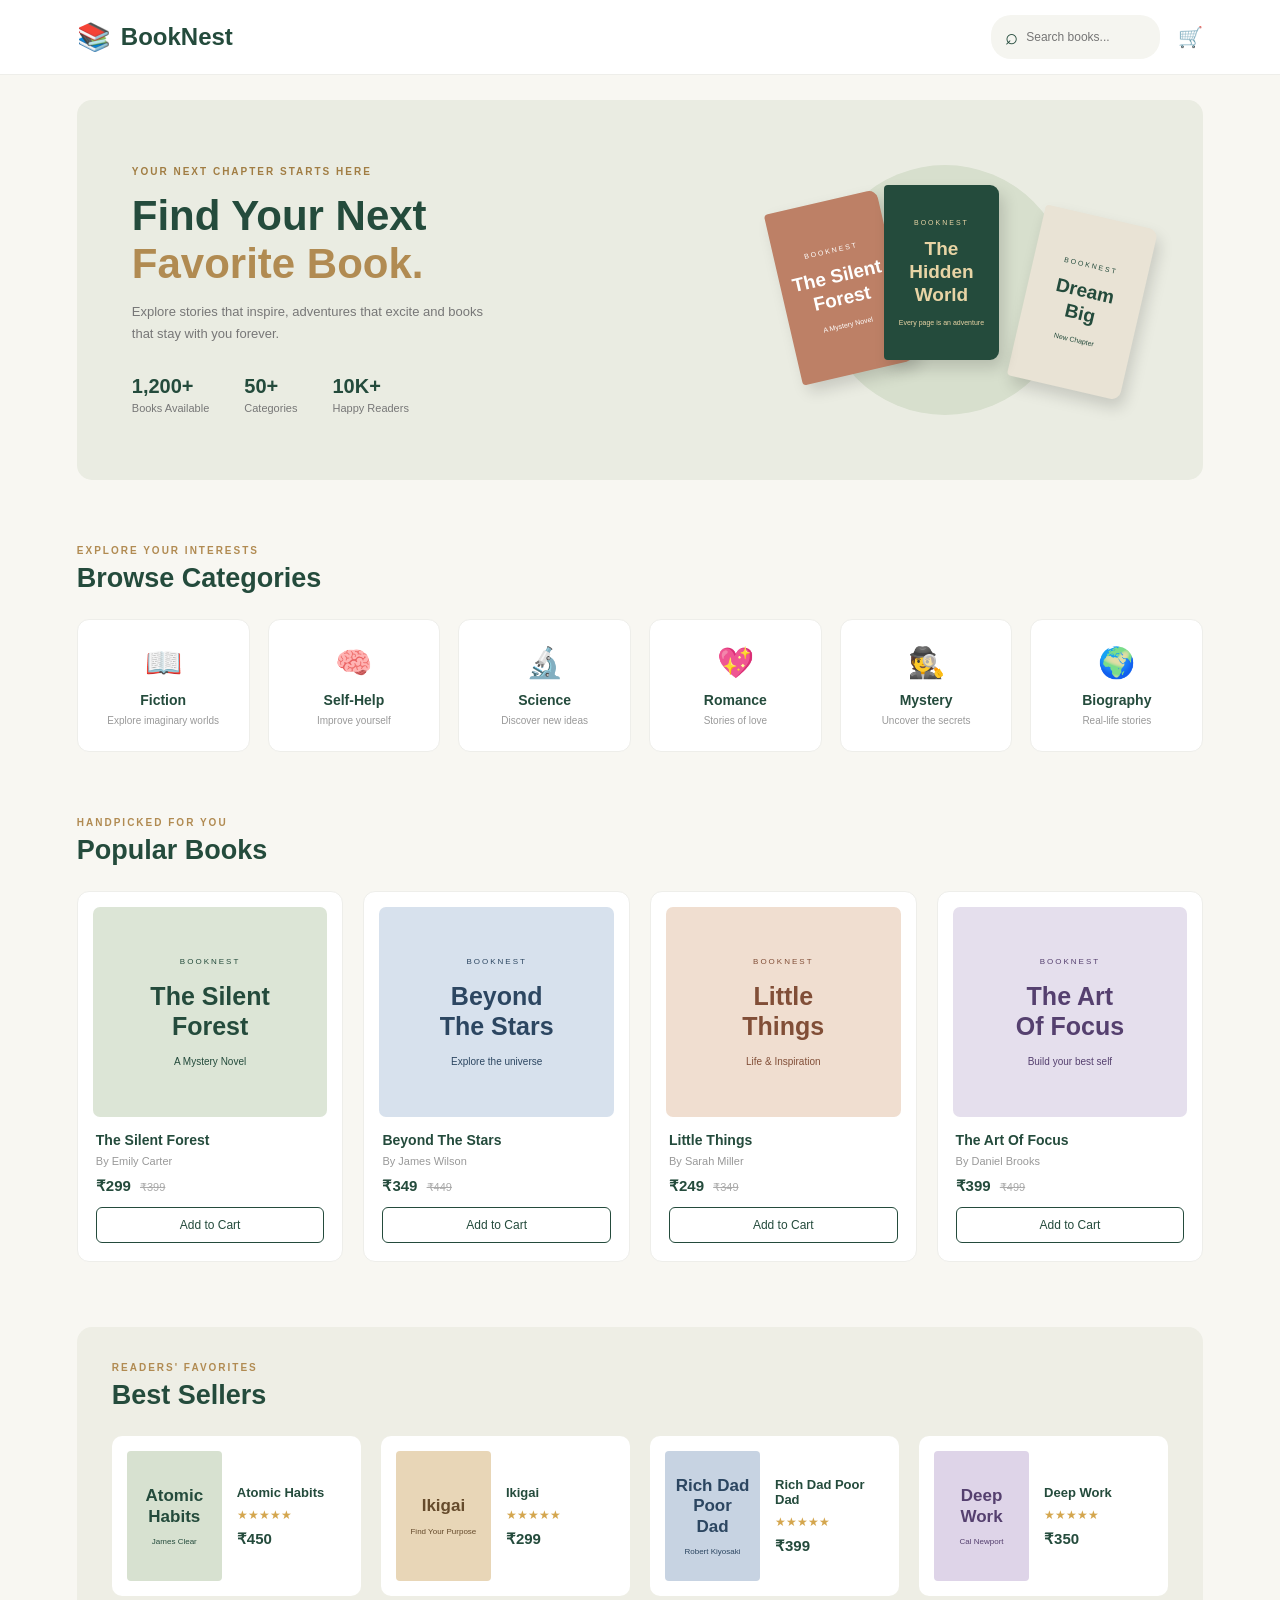
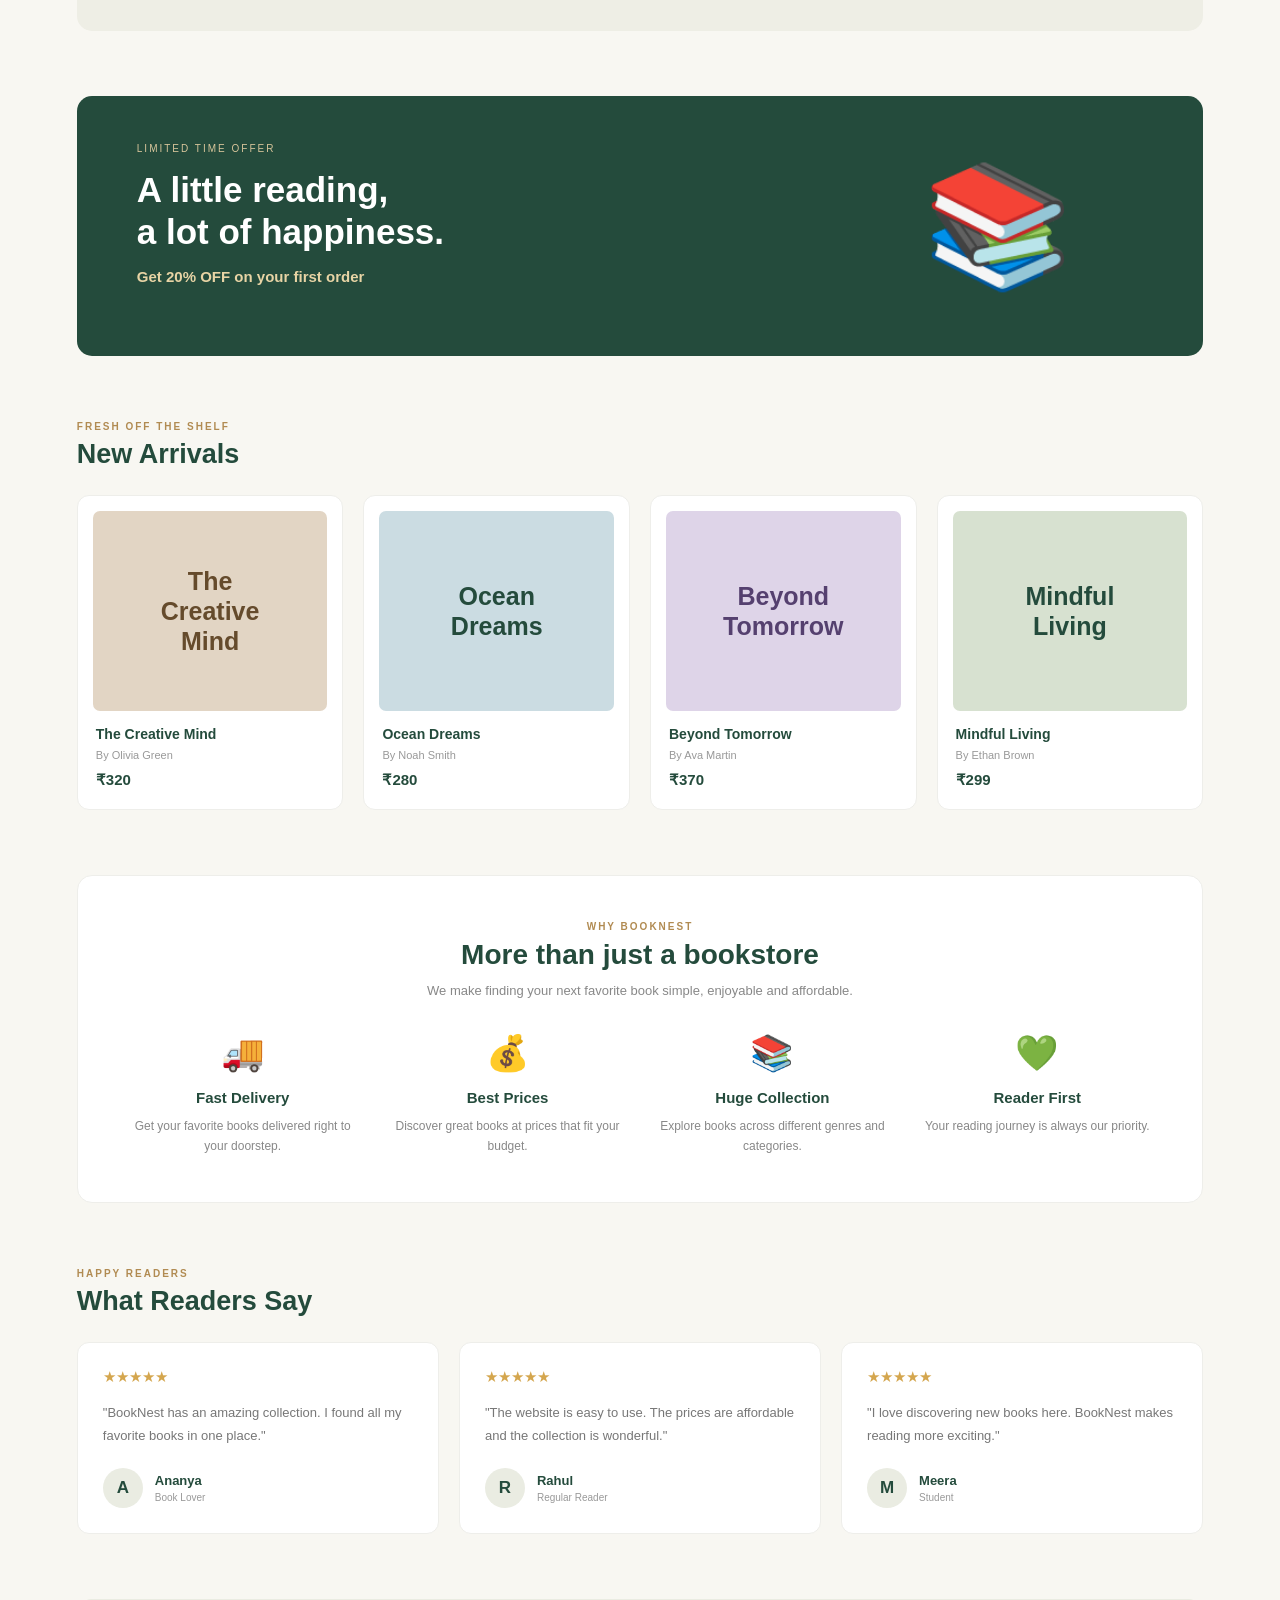
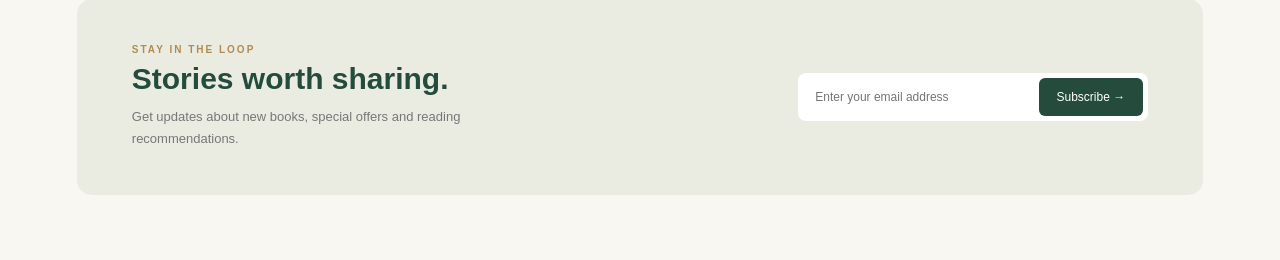
==== index.html @ d47d23f8 "Add files via upload" ====
<!DOCTYPE html>
<html lang="en">
<head>
    <meta charset="UTF-8">
    <meta name="viewport" content="width=device-width, initial-scale=1.0">

    <title>BookNest | Home</title>

    <link rel="stylesheet" href="index.css">
</head>

<body>

<!-- Navigation -->

<header class="navbar">

    <div class="logo">
        <span>📚</span>
        <h2>BookNest</h2>
    </div>

   
    <div class="nav-right">

        <div class="search-box">
            <span>⌕</span>
            <input type="text" id="searchInput"
                   placeholder="Search books...">
        </div>

        <a href="cart.html" class="cart">🛒</a>

        

    </div>

</header>


<!-- Hero Section -->

<section class="hero">

    <div class="hero-content">

        <p class="subtitle">
            YOUR NEXT CHAPTER STARTS HERE
        </p>

        <h1>
            Find Your Next<br>
            <span>Favorite Book.</span>
        </h1>

        <p class="hero-description">
            Explore stories that inspire, adventures
            that excite and books that stay with you
            forever.
        </p>

        

        <div class="stats">

            <div>
                <h3>1,200+</h3>
                <p>Books Available</p>
            </div>

            <div>
                <h3>50+</h3>
                <p>Categories</p>
            </div>

            <div>
                <h3>10K+</h3>
                <p>Happy Readers</p>
            </div>

        </div>

    </div>

    <div class="hero-image">

        <div class="circle"></div>

        <div class="hero-book book-a">
            <span>BOOKNEST</span>
            <h2>The Silent<br>Forest</h2>
            <p>A Mystery Novel</p>
        </div>

        <div class="hero-book book-b">
            <span>BOOKNEST</span>
            <h2>The Hidden<br>World</h2>
            <p>Every page is an adventure</p>
        </div>

        <div class="hero-book book-c">
            <span>BOOKNEST</span>
            <h2>Dream<br>Big</h2>
            <p>New Chapter</p>
        </div>

    </div>

</section>


<!-- Categories -->

<section class="categories section">

    <div class="section-heading">

        <div>
            <p class="section-label">EXPLORE YOUR INTERESTS</p>
            <h2>Browse Categories</h2>
        </div>

       

    </div>

    <div class="category-grid">

        <a href="fiction.html" class="category-card">
            <span>📖</span>
            <h3>Fiction</h3>
            <p>Explore imaginary worlds</p>
        </a>

        <a href="selfhelp.html" class="category-card">
            <span>🧠</span>
            <h3>Self-Help</h3>
            <p>Improve yourself</p>
        </a>

        <a href="science.html" class="category-card">
            <span>🔬</span>
            <h3>Science</h3>
            <p>Discover new ideas</p>
        </a>

        <a href="romance.html" class="category-card">
            <span>💖</span>
            <h3>Romance</h3>
            <p>Stories of love</p>
        </a>

        <a href="mystery.html" class="category-card">
            <span>🕵️</span>
            <h3>Mystery</h3>
            <p>Uncover the secrets</p>
        </a>

        <a href="bio.html" class="category-card">
            <span>🌍</span>
            <h3>Biography</h3>
            <p>Real-life stories</p>
        </a>

    </div>

</section>


<!-- Popular Books -->

<!-- Popular Books -->

<section class="popular section">

    <div class="section-heading">

        <div>
            <p class="section-label">HANDPICKED FOR YOU</p>
            <h2>Popular Books</h2>
        </div>

        

    </div>

    <div class="book-list">

        <div class="book-card">

            <div class="cover cover-one">
                <span>BOOKNEST</span>
                <h3>The Silent<br>Forest</h3>
                <p>A Mystery Novel</p>
            </div>

            <div class="book-info">
                <h3>The Silent Forest</h3>
                <p>By Emily Carter</p>

                <div class="price">
                    ₹299 <span>₹399</span>
                </div>

                <button class="add-cart"  onclick="addToCart(
    'The Silent Forest',
    'Emily Carter',
    299,
    'cover-blue',
    'Mystery'
)">
                    Add to Cart
                </button>
            </div>

        </div>

        <div class="book-card">

            <div class="cover cover-two">
                <span>BOOKNEST</span>
                <h3>Beyond<br>The Stars</h3>
                <p>Explore the universe</p>
            </div>

            <div class="book-info">
                <h3>Beyond The Stars</h3>
                <p>By James Wilson</p>

                <div class="price">
                    ₹349 <span>₹449</span>
                </div>

                <button class="add-cart"  onclick="addToCart(
    'Beyond The Stars',
    'James Wilson',
    349,
    'cover-sky',
    'Science Fiction'
)">
                    Add to Cart
                </button>
            </div>

        </div>

        <div class="book-card">

            <div class="cover cover-three">
                <span>BOOKNEST</span>
                <h3>Little<br>Things</h3>
                <p>Life & Inspiration</p>
            </div>

            <div class="book-info">
                <h3>Little Things</h3>
                <p>By Sarah Miller</p>

                <div class="price">
                    ₹249 <span>₹349</span>
                </div>

                <button class="add-cart"  onclick="addToCart(
    'Little Things',
    'Sarah Miller',
    249,
    'cover-pink',
    'Self Help'
)">
                    Add to Cart
                </button>
            </div>

        </div>

        <div class="book-card">

            <div class="cover cover-four">
                <span>BOOKNEST</span>
                <h3>The Art<br>Of Focus</h3>
                <p>Build your best self</p>
            </div>

            <div class="book-info">
                <h3>The Art Of Focus</h3>
                <p>By Daniel Brooks</p>

                <div class="price">
                    ₹399 <span>₹499</span>
                </div>

                <button class="add-cart"  onclick="addToCart(
    'The Art Of Focus',
    'Daniel Brooks',
    399,
    'cover-purple',
    'Self Help'
)" >
                    Add to Cart
                </button>
            </div>

        </div>

    </div>

</section>



<!-- Best Sellers -->

<section class="bestsellers section">

    <div class="section-heading">

        <div>
            <p class="section-label">READERS' FAVORITES</p>
            <h2>Best Sellers</h2>
        </div>

        

    </div>

    <div class="best-grid">

        <div class="best-card">
            <div class="best-cover best-one">
                <h3>Atomic<br>Habits</h3>
                <p>James Clear</p>
            </div>

            <div class="best-info">
                <h3>Atomic Habits</h3>
                <p>★★★★★</p>
                <h4>₹450</h4>
            </div>
        </div>

        <div class="best-card">
            <div class="best-cover best-two">
                <h3>Ikigai</h3>
                <p>Find Your Purpose</p>
            </div>

            <div class="best-info">
                <h3>Ikigai</h3>
                <p>★★★★★</p>
                <h4>₹299</h4>
            </div>
        </div>

        <div class="best-card">
            <div class="best-cover best-three">
                <h3>Rich Dad<br>Poor Dad</h3>
                <p>Robert Kiyosaki</p>
            </div>

            <div class="best-info">
                <h3>Rich Dad Poor Dad</h3>
                <p>★★★★★</p>
                <h4>₹399</h4>
            </div>
        </div>

        <div class="best-card">
            <div class="best-cover best-four">
                <h3>Deep<br>Work</h3>
                <p>Cal Newport</p>
            </div>

            <div class="best-info">
                <h3>Deep Work</h3>
                <p>★★★★★</p>
                <h4>₹350</h4>
            </div>
        </div>

    </div>

</section>


<!-- Offer Banner -->

<section class="offer section">

    <div class="offer-content">

        <p>LIMITED TIME OFFER</p>

        <h2>
            A little reading,<br>
            a lot of happiness.
        </h2>

        <h3>Get 20% OFF on your first order</h3>

        
    </div>

    <div class="offer-icon">
        📚
    </div>

</section>


<!-- New Arrivals -->

<section class="new-arrivals section">

    <div class="section-heading">

        <div>
            <p class="section-label">FRESH OFF THE SHELF</p>
            <h2>New Arrivals</h2>
        </div>

        

    </div>

    <div class="new-grid">

        <div class="new-card">
            <div class="new-cover new-one">
                <h3>The<br>Creative<br>Mind</h3>
            </div>

            <div class="new-info">
                <h3>The Creative Mind</h3>
                <p>By Olivia Green</p>
                <h4>₹320</h4>
            </div>
        </div>

        <div class="new-card">
            <div class="new-cover new-two">
                <h3>Ocean<br>Dreams</h3>
            </div>

            <div class="new-info">
                <h3>Ocean Dreams</h3>
                <p>By Noah Smith</p>
                <h4>₹280</h4>
            </div>
        </div>

        <div class="new-card">
            <div class="new-cover new-three">
                <h3>Beyond<br>Tomorrow</h3>
            </div>

            <div class="new-info">
                <h3>Beyond Tomorrow</h3>
                <p>By Ava Martin</p>
                <h4>₹370</h4>
            </div>
        </div>

        <div class="new-card">
            <div class="new-cover new-four">
                <h3>Mindful<br>Living</h3>
            </div>

            <div class="new-info">
                <h3>Mindful Living</h3>
                <p>By Ethan Brown</p>
                <h4>₹299</h4>
            </div>
        </div>

    </div>

</section>


<!-- Why BookNest -->

<section class="why section">

    <div class="why-heading">
        <p class="section-label">WHY BOOKNEST</p>
        <h2>More than just a bookstore</h2>
        <p>
            We make finding your next favorite book
            simple, enjoyable and affordable.
        </p>
    </div>

    <div class="why-grid">

        <div class="why-card">
            <span>🚚</span>
            <h3>Fast Delivery</h3>
            <p>
                Get your favorite books delivered
                right to your doorstep.
            </p>
        </div>

        <div class="why-card">
            <span>💰</span>
            <h3>Best Prices</h3>
            <p>
                Discover great books at prices
                that fit your budget.
            </p>
        </div>

        <div class="why-card">
            <span>📚</span>
            <h3>Huge Collection</h3>
            <p>
                Explore books across different
                genres and categories.
            </p>
        </div>

        <div class="why-card">
            <span>💚</span>
            <h3>Reader First</h3>
            <p>
                Your reading journey is
                always our priority.
            </p>
        </div>

    </div>

</section>


<!-- Customer Reviews -->

<section class="reviews section">

    <div class="section-heading">

        <div>
            <p class="section-label">HAPPY READERS</p>
            <h2>What Readers Say</h2>
        </div>

    </div>

    <div class="review-grid">

        <div class="review-card">
            <p class="stars">★★★★★</p>

            <p class="review-text">
                "BookNest has an amazing collection.
                I found all my favorite books in one place."
            </p>

            <div class="review-user">
                <div class="avatar">A</div>

                <div>
                    <h3>Ananya</h3>
                    <p>Book Lover</p>
                </div>
            </div>
        </div>

        <div class="review-card">
            <p class="stars">★★★★★</p>

            <p class="review-text">
                "The website is easy to use.
                The prices are affordable and the
                collection is wonderful."
            </p>

            <div class="review-user">
                <div class="avatar">R</div>

                <div>
                    <h3>Rahul</h3>
                    <p>Regular Reader</p>
                </div>
            </div>
        </div>

        <div class="review-card">
            <p class="stars">★★★★★</p>

            <p class="review-text">
                "I love discovering new books here.
                BookNest makes reading more exciting."
            </p>

            <div class="review-user">
                <div class="avatar">M</div>

                <div>
                    <h3>Meera</h3>
                    <p>Student</p>
                </div>
            </div>
        </div>

    </div>

</section>


<!-- Newsletter -->

<section class="newsletter">

    <div>
        <p class="section-label">STAY IN THE LOOP</p>

        <h2>Stories worth sharing.</h2>

        <p>
            Get updates about new books,
            special offers and reading recommendations.
        </p>
    </div>

    <form id="newsletterForm">

        <input type="email"
               id="newsletterEmail"
               placeholder="Enter your email address"
               required>

        <button type="submit">
            Subscribe →
        </button>

    </form>

</section>





<script src="index.js"></script>
<script src="cart.js"></script>

</body>
</html>
---- index.css ----
* {
    margin: 0;
    padding: 0;
    box-sizing: border-box;
    font-family: 'Segoe UI', sans-serif;
}

html {
    scroll-behavior: smooth;
}

body {
    background: #f8f7f2;
    color: #244b3c;
}

/* Navbar */

.navbar {
    height: 75px;
    padding: 0 6%;
    display: flex;
    justify-content: space-between;
    align-items: center;
    background: white;
    border-bottom: 1px solid #eeeeea;
    position: sticky;
    top: 0;
    z-index: 100;
}

.logo {
    display: flex;
    align-items: center;
    gap: 10px;
}

.logo span {
    font-size: 27px;
}

.logo h2 {
    font-size: 24px;
    color: #244b3c;
}

nav {
    display: flex;
    gap: 30px;
}

nav a {
    text-decoration: none;
    color: #777;
    font-size: 13px;
    font-weight: 500;
}

nav a:hover,
nav a.active {
    color: #244b3c;
    font-weight: 700;
}

.nav-right {
    display: flex;
    align-items: center;
    gap: 18px;
}

.search-box {
    display: flex;
    align-items: center;
    gap: 8px;
    background: #f5f5f0;
    border-radius: 20px;
    padding: 9px 14px;
}

.search-box span {
    font-size: 22px;
}

.search-box input {
    width: 120px;
    border: none;
    outline: none;
    background: transparent;
    font-size: 12px;
}

.cart {
    text-decoration: none;
    font-size: 20px;
}

.logout {
    text-decoration: none;
    background: #244b3c;
    color: white;
    padding: 10px 17px;
    border-radius: 7px;
    font-size: 12px;
}

/* Hero */

.hero {
    min-height: 370px;
    margin: 25px 6% 0;
    background: #eaece2;
    border-radius: 15px;
    display: flex;
    justify-content: space-between;
    align-items: center;
    padding: 40px 55px;
    overflow: hidden;
}

.hero-content {
    width: 52%;
}

.subtitle {
    color: #a17d43;
    font-size: 10px;
    letter-spacing: 2px;
    font-weight: 700;
    margin-bottom: 15px;
}

.hero h1 {
    font-size: 42px;
    line-height: 1.15;
    color: #244b3c;
    margin-bottom: 13px;
}

.hero h1 span {
    color: #b18b52;
}

.hero-description {
    font-size: 13px;
    line-height: 1.7;
    color: #777;
    max-width: 360px;
    margin-bottom: 22px;
}

.hero-buttons {
    display: flex;
    align-items: center;
    gap: 12px;
}

.primary-btn {
    text-decoration: none;
    background: #244b3c;
    color: white;
    padding: 12px 20px;
    border-radius: 7px;
    font-size: 12px;
}

.primary-btn:hover {
    background: #18382c;
}

.secondary-btn {
    text-decoration: none;
    color: #244b3c;
    border: 1px solid #244b3c;
    padding: 11px 18px;
    border-radius: 7px;
    font-size: 12px;
}

.stats {
    display: flex;
    gap: 35px;
    margin-top: 30px;
}

.stats h3 {
    font-size: 20px;
}

.stats p {
    font-size: 11px;
    color: #777;
    margin-top: 4px;
}

/* Hero Illustration */

.hero-image {
    width: 40%;
    height: 300px;
    position: relative;
    display: flex;
    justify-content: center;
    align-items: center;
}

.circle {
    width: 250px;
    height: 250px;
    border-radius: 50%;
    background: #d7dfcd;
    position: absolute;
}

.hero-book {
    position: absolute;
    width: 115px;
    height: 175px;
    border-radius: 4px 9px 9px 4px;
    padding: 15px 12px;
    box-shadow: 5px 8px 15px rgba(0,0,0,0.15);
    display: flex;
    flex-direction: column;
    justify-content: center;
    text-align: center;
}

.hero-book span {
    font-size: 7px;
    letter-spacing: 2px;
}

.hero-book h2 {
    font-size: 19px;
    line-height: 1.2;
    margin: 12px 0;
}

.hero-book p {
    font-size: 7px;
}

.book-a {
    background: #bd8066;
    color: white;
    transform: rotate(-13deg);
    left: 10%;
    top: 20%;
}

.book-b {
    background: #244b3c;
    color: #e8d4a5;
    z-index: 2;
    top: 15%;
    left: 35%;
}

.book-c {
    background: #e9e3d5;
    color: #244b3c;
    transform: rotate(13deg);
    right: 2%;
    top: 25%;
}

/* Common Sections */

.section {
    margin: 65px 6%;
}

.section-heading {
    display: flex;
    justify-content: space-between;
    align-items: center;
    margin-bottom: 25px;
}

.section-label {
    color: #b18b52;
    font-size: 10px;
    letter-spacing: 2px;
    font-weight: 700;
    margin-bottom: 7px;
}

.section-heading h2 {
    font-size: 27px;
    color: #244b3c;
}

.view-all {
    color: #244b3c;
    text-decoration: none;
    font-size: 13px;
    font-weight: 600;
}

/* Categories */

.category-grid {
    display: grid;
    grid-template-columns: repeat(6, 1fr);
    gap: 18px;
}

.category-card {
    background: white;
    border: 1px solid #eeeeea;
    border-radius: 12px;
    padding: 25px 12px;
    text-align: center;
    text-decoration: none;
    transition: 0.3s;
}

.category-card:hover {
    transform: translateY(-5px);
    background: #eaece2;
}

.category-card span {
    font-size: 30px;
}

.category-card h3 {
    font-size: 14px;
    color: #244b3c;
    margin: 12px 0 7px;
}

.category-card p {
    font-size: 10px;
    color: #999;
}

/* Popular Books */

.book-list {
    display: grid;
    grid-template-columns: repeat(4, 1fr);
    gap: 20px;
}

.book-card {
    background: white;
    border: 1px solid #eeeeea;
    border-radius: 12px;
    padding: 15px;
    transition: 0.3s;
}

.book-card:hover {
    transform: translateY(-5px);
    box-shadow: 0 8px 20px rgba(0,0,0,0.06);
}

.cover {
    height: 210px;
    border-radius: 7px;
    padding: 20px;
    display: flex;
    flex-direction: column;
    justify-content: center;
    align-items: center;
    text-align: center;
}

.cover span {
    font-size: 8px;
    letter-spacing: 2px;
    margin-bottom: 15px;
}

.cover h3 {
    font-size: 25px;
    line-height: 1.2;
}

.cover p {
    font-size: 10px;
    margin-top: 15px;
}

.cover-one {
    background: #dce5d6;
    color: #244b3c;
}

.cover-two {
    background: #d7e1ed;
    color: #2c4661;
}

.cover-three {
    background: #f0ded0;
    color: #814e37;
}

.cover-four {
    background: #e5dfed;
    color: #55406f;
}

.book-info {
    padding: 15px 3px 3px;
}

.book-info h3 {
    font-size: 14px;
    color: #244b3c;
    margin-bottom: 7px;
}

.book-info p {
    font-size: 11px;
    color: #999;
}

.price {
    font-size: 15px;
    color: #244b3c;
    font-weight: 700;
    margin-top: 10px;
}

.price span {
    font-size: 11px;
    color: #aaa;
    text-decoration: line-through;
    margin-left: 5px;
    font-weight: 400;
}

.add-cart {
    width: 100%;
    margin-top: 12px;
    padding: 10px;
    border: 1px solid #244b3c;
    background: white;
    color: #244b3c;
    border-radius: 6px;
    cursor: pointer;
    font-size: 12px;
    transition: 0.3s;
}

.add-cart:hover {
    background: #244b3c;
    color: white;
}


/* Best Sellers */

.bestsellers {
    background: #eeeee5;
    padding: 35px;
    border-radius: 15px;
}

.best-grid {
    display: grid;
    grid-template-columns: repeat(4, 1fr);
    gap: 20px;
}

.best-card {
    display: flex;
    align-items: center;
    gap: 15px;
    background: white;
    padding: 15px;
    border-radius: 10px;
}

.best-cover {
    width: 95px;
    height: 130px;
    flex-shrink: 0;
    display: flex;
    flex-direction: column;
    justify-content: center;
    align-items: center;
    text-align: center;
    padding: 10px;
    border-radius: 4px;
}

.best-cover h3 {
    font-size: 17px;
    line-height: 1.2;
}

.best-cover p {
    font-size: 8px;
    margin-top: 10px;
}

.best-one {
    background: #d7e1d0;
    color: #244b3c;
}

.best-two {
    background: #e8d6b7;
    color: #654b2c;
}

.best-three {
    background: #c7d3e2;
    color: #2c4661;
}

.best-four {
    background: #ded4e8;
    color: #55406f;
}

.best-info h3 {
    font-size: 13px;
    margin-bottom: 8px;
}

.best-info p {
    color: #d4a64e;
    font-size: 12px;
    margin-bottom: 8px;
}

.best-info h4 {
    font-size: 15px;
}

/* Offer Banner */

.offer {
    min-height: 260px;
    background: #244b3c;
    color: white;
    border-radius: 15px;
    display: flex;
    justify-content: space-between;
    align-items: center;
    padding: 40px 60px;
}

.offer-content > p {
    font-size: 10px;
    letter-spacing: 2px;
    color: #d6c49a;
    margin-bottom: 15px;
}

.offer h2 {
    font-size: 35px;
    line-height: 1.2;
    margin-bottom: 15px;
}

.offer h3 {
    font-size: 15px;
    color: #e8d4a5;
    margin-bottom: 25px;
}

.offer-btn {
    display: inline-block;
    text-decoration: none;
    background: #e8d4a5;
    color: #244b3c;
    padding: 12px 25px;
    border-radius: 7px;
    font-size: 13px;
    font-weight: 700;
}

.offer-icon {
    font-size: 120px;
    margin-right: 70px;
}

/* New Arrivals */

.new-grid {
    display: grid;
    grid-template-columns: repeat(4, 1fr);
    gap: 20px;
}

.new-card {
    background: white;
    padding: 15px;
    border-radius: 12px;
    border: 1px solid #eeeeea;
}

.new-cover {
    height: 200px;
    display: flex;
    align-items: center;
    justify-content: center;
    text-align: center;
    border-radius: 7px;
}

.new-cover h3 {
    font-size: 25px;
    line-height: 1.2;
}

.new-one {
    background: #e2d5c4;
    color: #654b2c;
}

.new-two {
    background: #cbdce2;
    color: #244b3c;
}

.new-three {
    background: #ded4e8;
    color: #55406f;
}

.new-four {
    background: #d7e1d0;
    color: #244b3c;
}

.new-info {
    padding: 15px 3px 5px;
}

.new-info h3 {
    font-size: 14px;
    margin-bottom: 7px;
}

.new-info p {
    font-size: 11px;
    color: #999;
}

.new-info h4 {
    font-size: 15px;
    margin-top: 10px;
}

/* Why BookNest */

.why {
    background: white;
    padding: 45px;
    border-radius: 15px;
    border: 1px solid #eeeeea;
}

.why-heading {
    text-align: center;
    margin-bottom: 35px;
}

.why-heading h2 {
    font-size: 28px;
    margin-bottom: 12px;
}

.why-heading > p:last-child {
    color: #888;
    font-size: 13px;
}

.why-grid {
    display: grid;
    grid-template-columns: repeat(4, 1fr);
    gap: 25px;
}

.why-card {
    text-align: center;
}

.why-card span {
    font-size: 35px;
}

.why-card h3 {
    font-size: 15px;
    margin: 15px 0 10px;
}

.why-card p {
    font-size: 12px;
    line-height: 1.7;
    color: #888;
}

/* Reviews */

.review-grid {
    display: grid;
    grid-template-columns: repeat(3, 1fr);
    gap: 20px;
}

.review-card {
    background: white;
    padding: 25px;
    border: 1px solid #eeeeea;
    border-radius: 12px;
}

.stars {
    color: #d4a64e;
    font-size: 15px;
    margin-bottom: 15px;
}

.review-text {
    font-size: 13px;
    line-height: 1.8;
    color: #777;
    margin-bottom: 20px;
}

.review-user {
    display: flex;
    align-items: center;
    gap: 12px;
}

.avatar {
    width: 40px;
    height: 40px;
    border-radius: 50%;
    background: #eaece2;
    display: flex;
    align-items: center;
    justify-content: center;
    font-size: 17px;
    font-weight: 700;
}

.review-user h3 {
    font-size: 13px;
}

.review-user p {
    font-size: 10px;
    color: #999;
    margin-top: 4px;
}

/* Newsletter */

.newsletter {
    margin: 65px 6%;
    background: #eaece2;
    padding: 45px 55px;
    border-radius: 15px;
    display: flex;
    justify-content: space-between;
    align-items: center;
    gap: 30px;
}

.newsletter h2 {
    font-size: 30px;
    margin-bottom: 10px;
}

.newsletter p:not(.section-label) {
    font-size: 13px;
    color: #777;
    line-height: 1.7;
    max-width: 400px;
}

.newsletter form {
    display: flex;
    background: white;
    padding: 5px;
    border-radius: 8px;
    min-width: 350px;
}

.newsletter input {
    flex: 1;
    border: none;
    outline: none;
    padding: 12px;
    font-size: 12px;
    min-width: 0;
}

.newsletter button {
    border: none;
    background: #244b3c;
    color: white;
    padding: 12px 18px;
    border-radius: 6px;
    cursor: pointer;
    font-size: 12px;
}

/* Footer */

.footer {
    background: #18382c;
    color: white;
    padding: 55px 6% 20px;
}

.footer-grid {
    display: grid;
    grid-template-columns: 2fr 1fr 1fr 1.5fr;
    gap: 40px;
    margin-bottom: 40px;
}

.footer .logo h2 {
    color: white;
}

.footer-about > p {
    font-size: 12px;
    color: #c2d0c6;
    line-height: 1.8;
    max-width: 250px;
    margin-top: 20px;
}

.footer-grid h3 {
    font-size: 14px;
    margin-bottom: 20px;
}

.footer-grid a {
    display: block;
    color: #c2d0c6;
    text-decoration: none;
    font-size: 12px;
    margin-bottom: 13px;
}

.footer-grid a:hover {
    color: #e8d4a5;
}

.footer-grid > div > p {
    font-size: 12px;
    color: #c2d0c6;
    margin-bottom: 15px;
}

.footer-bottom {
    border-top: 1px solid #466052;
    padding-top: 20px;
    display: flex;
    justify-content: space-between;
    color: #c2d0c6;
    font-size: 11px;
}

/* Responsive Design */

@media (max-width: 1000px) {

    .navbar {
        padding: 0 3%;
    }

    nav {
        gap: 15px;
    }

    .hero,
    .section,
    .newsletter {
        margin-left: 3%;
        margin-right: 3%;
    }

    .category-grid {
        grid-template-columns: repeat(3, 1fr);
    }

    .book-list,
    .best-grid,
    .new-grid {
        grid-template-columns: repeat(2, 1fr);
    }

    .why-grid {
        grid-template-columns: repeat(2, 1fr);
    }

    .footer-grid {
        grid-template-columns: repeat(2, 1fr);
    }

}

/* Mobile */

@media (max-width: 650px) {

    nav {
        display: none;
    }

    .navbar {
        height: 65px;
        padding: 0 15px;
    }

    .search-box input {
        width: 80px;
    }

    .nav-right {
        gap: 10px;
    }

    .logout {
        padding: 8px 12px;
    }

    .hero {
        margin: 15px;
        padding: 30px 25px;
        min-height: 350px;
    }

    .hero-content {
        width: 100%;
    }

    .hero h1 {
        font-size: 32px;
    }

    .hero-image {
        display: none;
    }

    .stats {
        gap: 20px;
    }

    .section {
        margin: 40px 15px;
    }

    .section-heading h2 {
        font-size: 23px;
    }

    .category-grid {
        grid-template-columns: repeat(2, 1fr);
    }

    .book-list,
    .best-grid,
    .new-grid {
        grid-template-columns: repeat(2, 1fr);
        gap: 12px;
    }

    .cover,
    .new-cover {
        height: 160px;
    }

    .bestsellers {
        padding: 20px;
    }

    .best-card {
        flex-direction: column;
        align-items: center;
        text-align: center;
    }

    .offer {
        margin: 40px 15px;
        padding: 30px;
    }

    .offer h2 {
        font-size: 28px;
    }

    .offer-icon {
        display: none;
    }

    .why {
        padding: 25px;
    }

    .why-grid {
        grid-template-columns: repeat(2, 1fr);
    }

    .review-grid {
        grid-template-columns: 1fr;
    }

    .newsletter {
        margin: 40px 15px;
        padding: 30px;
        flex-direction: column;
        align-items: flex-start;
    }

    .newsletter h2 {
        font-size: 25px;
    }

    .newsletter form {
        width: 100%;
        min-width: 0;
    }

    .footer {
        padding: 40px 20px 20px;
    }

    .footer-grid {
        grid-template-columns: repeat(2, 1fr);
        gap: 25px;
    }

    .footer-bottom {
        flex-direction: column;
        gap: 10px;
    }

}
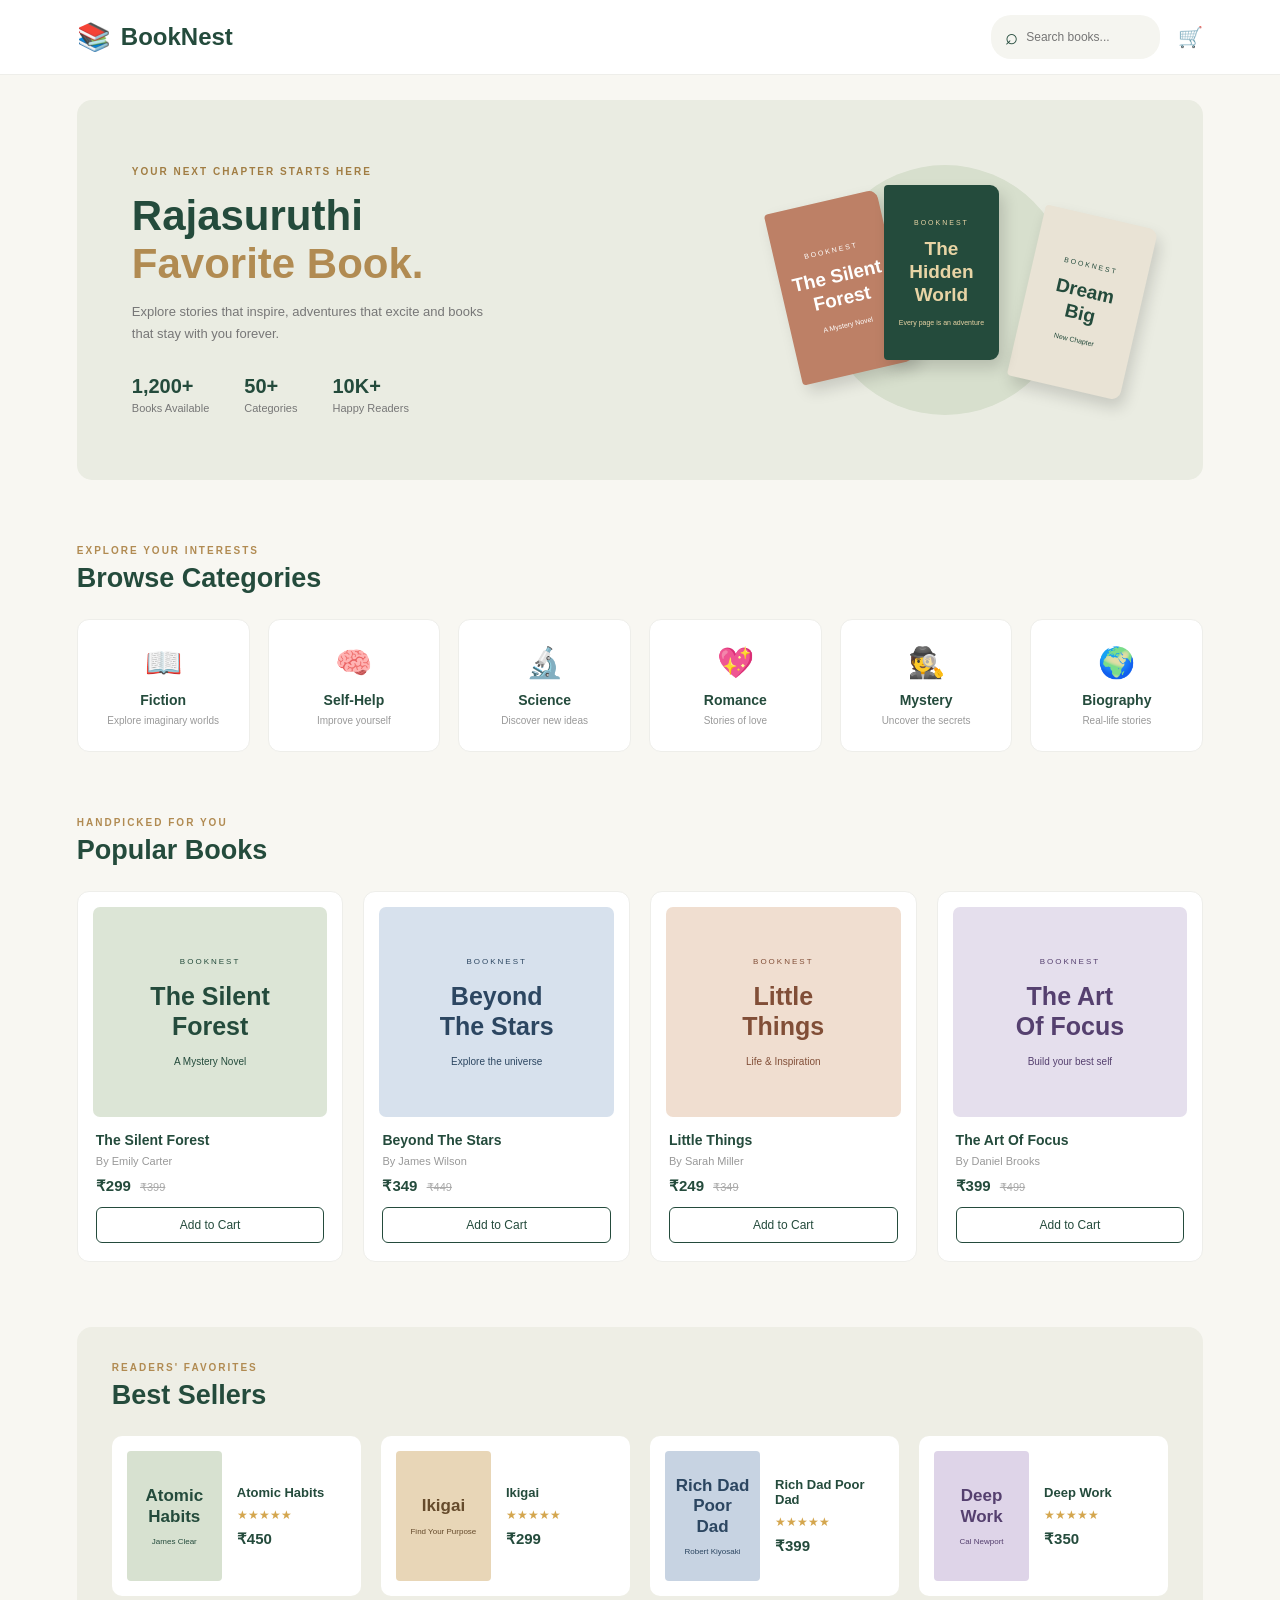
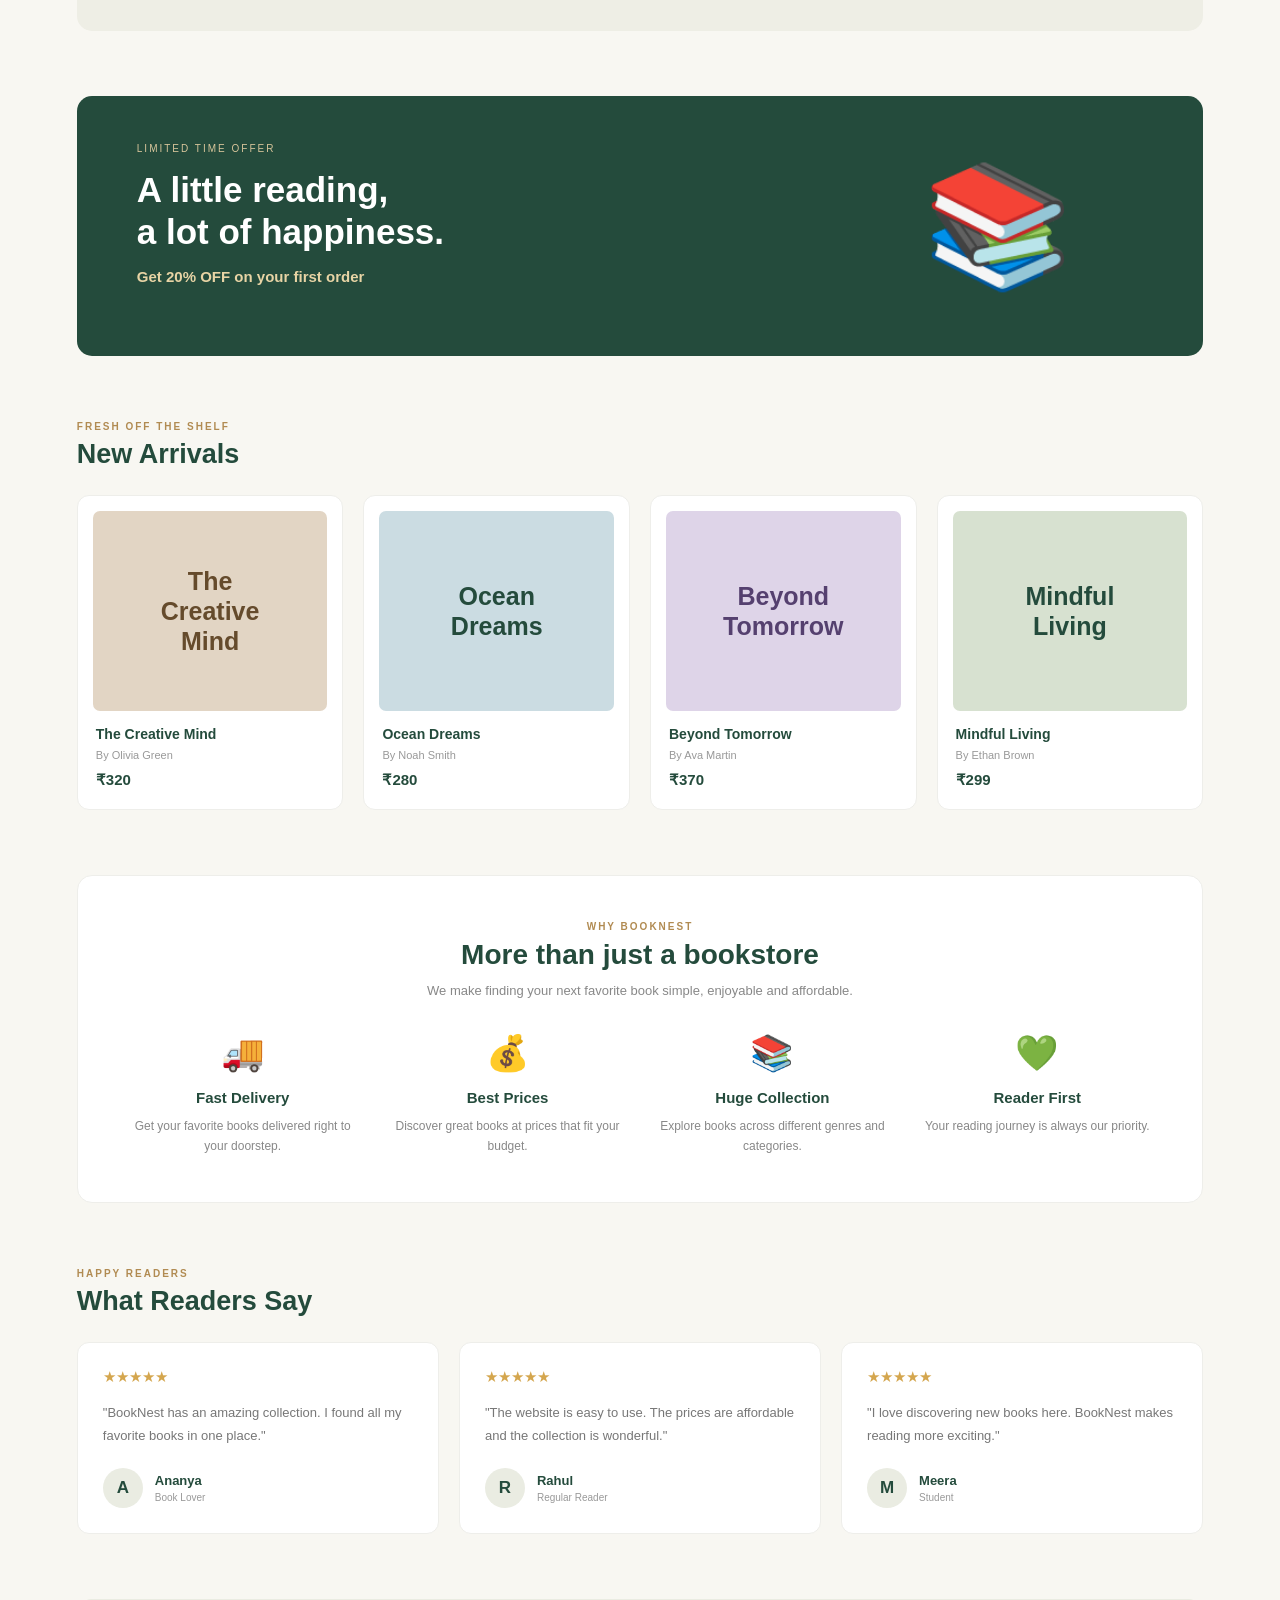
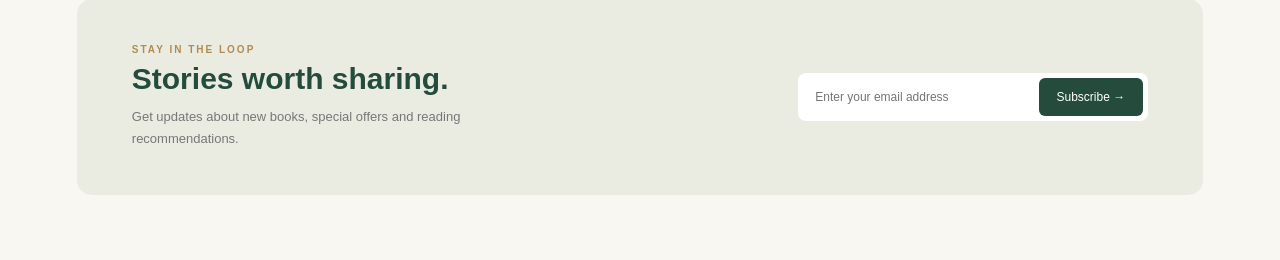
==== commit e8e1196a: "Update index.html" ====
--- a/index.html
+++ b/index.html
@@ -49,7 +49,7 @@
         </p>
 
         <h1>
-            Find Your Next<br>
+            Rajasuruthi<br>
             <span>Favorite Book.</span>
         </h1>
 
@@ -646,4 +646,4 @@
 <script src="cart.js"></script>
 
 </body>
-</html>+</html>
